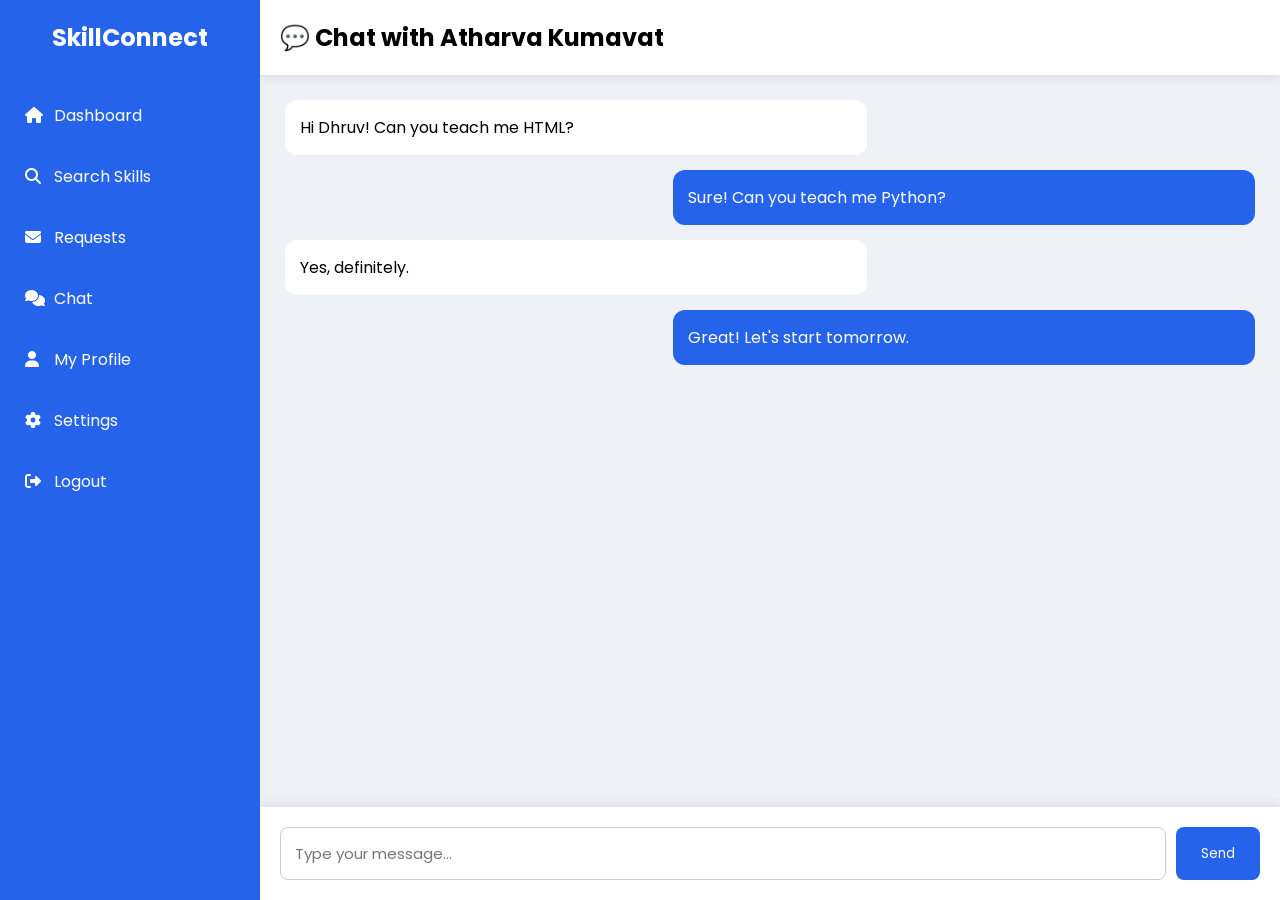
==== chat.html @ b5146040 "updated" ====
<!DOCTYPE html>
<html lang="en">

<head>

<meta charset="UTF-8">
<meta name="viewport" content="width=device-width, initial-scale=1.0">

<title>Chat - SkillConnect</title>

<link rel="preconnect" href="https://fonts.googleapis.com">
<link rel="preconnect" href="https://fonts.gstatic.com" crossorigin>

<link href="https://fonts.googleapis.com/css2?family=Poppins:wght@300;400;500;600;700&display=swap" rel="stylesheet">

<link rel="stylesheet" href="https://cdnjs.cloudflare.com/ajax/libs/font-awesome/6.7.2/css/all.min.css">

<link rel="stylesheet" href="css/chat.css">

</head>

<body>

<div class="sidebar">

<h2>SkillConnect</h2>

<ul>

<li><a href="dashboard.html"><i class="fa-solid fa-house"></i> Dashboard</a></li>

<li><a href="#"><i class="fa-solid fa-magnifying-glass"></i> Search Skills</a></li>

<li><a href="requests.html"><i class="fa-solid fa-envelope"></i> Requests</a></li>

<li><a href="chat.html"><i class="fa-solid fa-comments"></i> Chat</a></li>

<li><a href="profile-dhruv.html"><i class="fa-solid fa-user"></i> My Profile</a></li>

<li><a href="#"><i class="fa-solid fa-gear"></i> Settings</a></li>

<li><a href="index.html"><i class="fa-solid fa-right-from-bracket"></i> Logout</a></li>

</ul>

</div>

<div class="main">

<div class="chat-header">

<h2>💬 Chat with Atharva Kumavat</h2>

</div>

<div class="chat-box">

<div class="message received">

Hi Dhruv! Can you teach me HTML?

</div>

<div class="message sent">

Sure! Can you teach me Python?

</div>

<div class="message received">

Yes, definitely.

</div>

<div class="message sent">

Great! Let's start tomorrow.

</div>

</div>

<div class="chat-input">

<input type="text" placeholder="Type your message...">

<button>Send</button>

</div>

</div>

</body>

</html>
---- css/chat.css ----
*{
    margin:0;
    padding:0;
    box-sizing:border-box;
    font-family:'Poppins',sans-serif;
    }
    
    body{
    display:flex;
    background:#eef2f7;
    }
    
    .sidebar{
    width:260px;
    height:100vh;
    background:#2563eb;
    color:white;
    position:fixed;
    padding-top:20px;
    }
    
    .sidebar h2{
    text-align:center;
    margin-bottom:30px;
    }
    
    .sidebar ul{
    list-style:none;
    }
    
    .sidebar ul li{
    padding:18px 25px;
    transition:.3s;
    }
    
    .sidebar ul li:hover{
    background:#1d4ed8;
    }
    
    .sidebar ul li a{
    color:white;
    text-decoration:none;
    display:block;
    }
    
    .sidebar i{
    width:25px;
    }
    
    .main{
    margin-left:260px;
    width:100%;
    display:flex;
    flex-direction:column;
    height:100vh;
    }
    
    .chat-header{
    background:white;
    padding:20px;
    box-shadow:0 2px 10px rgba(0,0,0,.1);
    }
    
    .chat-box{
    flex:1;
    padding:25px;
    overflow-y:auto;
    }
    
    .message{
    max-width:60%;
    padding:15px;
    border-radius:12px;
    margin-bottom:15px;
    }
    
    .received{
    background:white;
    }
    
    .sent{
    background:#2563eb;
    color:white;
    margin-left:auto;
    }
    
    .chat-input{
    display:flex;
    padding:20px;
    background:white;
    box-shadow:0 -2px 10px rgba(0,0,0,.1);
    }
    
    .chat-input input{
    flex:1;
    padding:14px;
    border:1px solid #ccc;
    border-radius:8px;
    font-size:15px;
    }
    
    .chat-input button{
    margin-left:10px;
    padding:14px 25px;
    background:#2563eb;
    color:white;
    border:none;
    border-radius:8px;
    cursor:pointer;
    }
    
    .chat-input button:hover{
    background:#1d4ed8;
    }
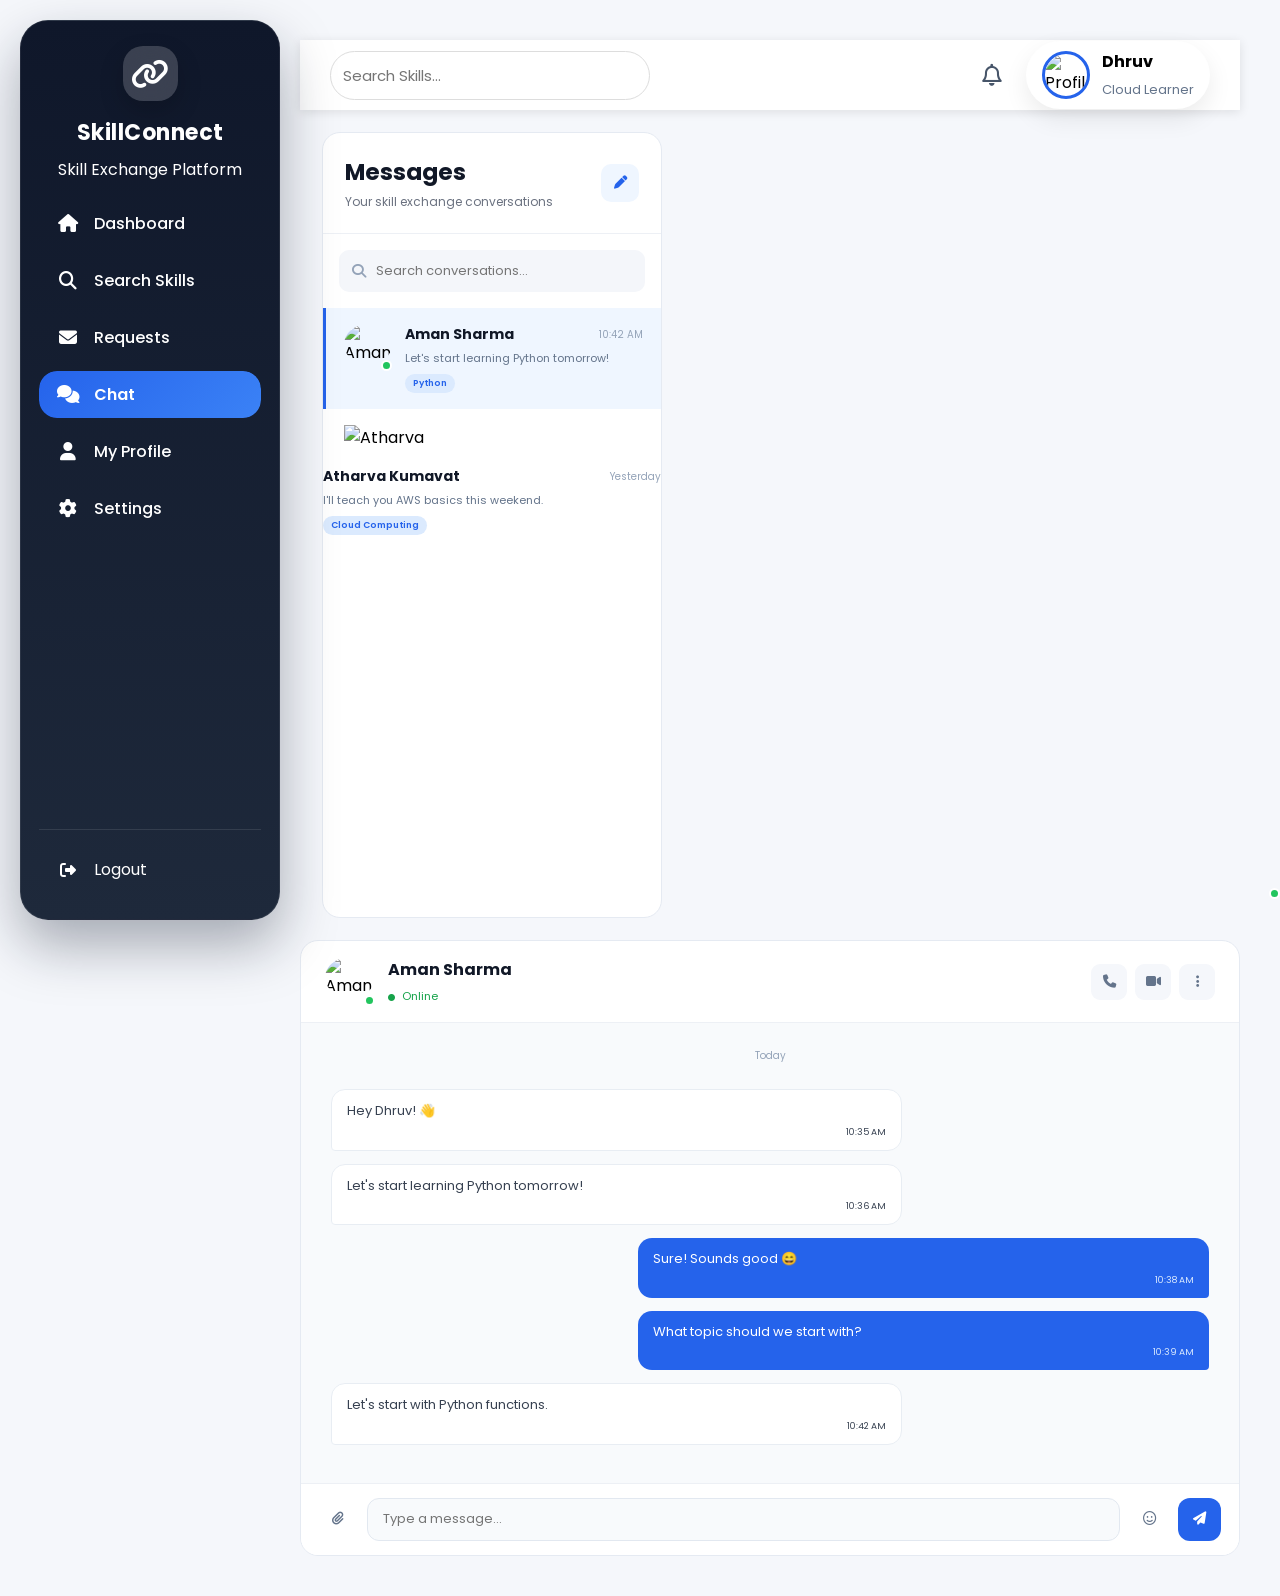
==== commit c9de0dd0: "chatbox updation" ====
--- a/chat.html
+++ b/chat.html
@@ -3,93 +3,632 @@
 
 <head>
 
-<meta charset="UTF-8">
-<meta name="viewport" content="width=device-width, initial-scale=1.0">
-
-<title>Chat - SkillConnect</title>
-
-<link rel="preconnect" href="https://fonts.googleapis.com">
-<link rel="preconnect" href="https://fonts.gstatic.com" crossorigin>
-
-<link href="https://fonts.googleapis.com/css2?family=Poppins:wght@300;400;500;600;700&display=swap" rel="stylesheet">
-
-<link rel="stylesheet" href="https://cdnjs.cloudflare.com/ajax/libs/font-awesome/6.7.2/css/all.min.css">
-
-<link rel="stylesheet" href="css/chat.css">
+    <meta charset="UTF-8">
+    <meta name="viewport" content="width=device-width, initial-scale=1.0">
+
+    <title>Chat - SkillConnect</title>
+
+    <link rel="preconnect" href="https://fonts.googleapis.com">
+    <link rel="preconnect" href="https://fonts.gstatic.com" crossorigin>
+
+    <link href="https://fonts.googleapis.com/css2?family=Poppins:wght@300;400;500;600;700&display=swap"
+        rel="stylesheet">
+
+    <link rel="stylesheet"
+        href="https://cdnjs.cloudflare.com/ajax/libs/font-awesome/6.7.2/css/all.min.css">
+
+    <link rel="stylesheet" href="css/layout.css">
+    <link rel="stylesheet" href="css/chat.css">
 
 </head>
 
+
 <body>
 
+
+<!-- SIDEBAR -->
+
 <div class="sidebar">
 
-<h2>SkillConnect</h2>
-
-<ul>
-
-<li><a href="dashboard.html"><i class="fa-solid fa-house"></i> Dashboard</a></li>
-
-<li><a href="#"><i class="fa-solid fa-magnifying-glass"></i> Search Skills</a></li>
-
-<li><a href="requests.html"><i class="fa-solid fa-envelope"></i> Requests</a></li>
-
-<li><a href="chat.html"><i class="fa-solid fa-comments"></i> Chat</a></li>
-
-<li><a href="profile-dhruv.html"><i class="fa-solid fa-user"></i> My Profile</a></li>
-
-<li><a href="#"><i class="fa-solid fa-gear"></i> Settings</a></li>
-
-<li><a href="index.html"><i class="fa-solid fa-right-from-bracket"></i> Logout</a></li>
-
-</ul>
+    <div class="logo">
+
+        <div class="logo-icon">
+            <i class="fa-solid fa-link"></i>
+        </div>
+
+        <h2>SkillConnect</h2>
+
+        <span>Skill Exchange Platform</span>
+
+    </div>
+
+
+    <ul>
+
+        <li>
+            <a href="dashboard.html">
+                <i class="fa-solid fa-house"></i>
+                Dashboard
+            </a>
+        </li>
+
+
+        <li>
+            <a href="search.html">
+                <i class="fa-solid fa-magnifying-glass"></i>
+                Search Skills
+            </a>
+        </li>
+
+
+        <li>
+            <a href="requests.html">
+                <i class="fa-solid fa-envelope"></i>
+                Requests
+            </a>
+        </li>
+
+
+        <li class="active">
+            <a href="chat.html">
+                <i class="fa-solid fa-comments"></i>
+                Chat
+            </a>
+        </li>
+
+
+        <li>
+            <a href="profile-dhruv.html">
+                <i class="fa-solid fa-user"></i>
+                My Profile
+            </a>
+        </li>
+
+
+        <li>
+            <a href="settings.html">
+                <i class="fa-solid fa-gear"></i>
+                Settings
+            </a>
+        </li>
+
+    </ul>
+
+
+    <div class="sidebar-footer">
+
+        <a href="index.html">
+
+            <i class="fa-solid fa-right-from-bracket"></i>
+
+            Logout
+
+        </a>
+
+    </div>
 
 </div>
 
+
+
+<!-- MAIN -->
+
 <div class="main">
 
-<div class="chat-header">
-
-<h2>💬 Chat with Atharva Kumavat</h2>
+
+    <!-- TOPBAR -->
+
+    <div class="topbar">
+
+        <div class="search">
+
+            <input
+                type="text"
+                placeholder="Search Skills..."
+            >
+
+        </div>
+
+
+        <div class="top-right">
+
+            <i class="fa-regular fa-bell notification"></i>
+
+
+            <div class="user-info">
+
+                <img
+                    src="image/dhruv.png"
+                    alt="Profile"
+                >
+
+                <div>
+
+                    <h4>Dhruv</h4>
+
+                    <span>Cloud Learner</span>
+
+                </div>
+
+            </div>
+
+        </div>
+
+    </div>
+
+
+
+    <!-- CHAT AREA -->
+
+    <div class="chat-page">
+
+
+        <!-- CONVERSATIONS -->
+
+        <div class="conversation-panel">
+
+
+            <div class="conversation-header">
+
+                <div>
+
+                    <h1>Messages</h1>
+
+                    <p>Your skill exchange conversations</p>
+
+                </div>
+
+                <button class="new-chat">
+
+                    <i class="fa-solid fa-pen"></i>
+
+                </button>
+
+            </div>
+
+
+
+            <!-- CHAT SEARCH -->
+
+            <div class="chat-search">
+
+                <i class="fa-solid fa-magnifying-glass"></i>
+
+                <input
+                    type="text"
+                    placeholder="Search conversations..."
+                >
+
+            </div>
+
+
+
+            <!-- AMAN -->
+
+            <div class="conversation active-chat" onclick="openChat('aman')">
+
+                <div class="chat-avatar">
+
+                    <img
+                        src="image/aman.jpg"
+                        alt="Aman"
+                    >
+
+                    <span class="online-dot"></span>
+
+                </div>
+
+
+                <div class="conversation-info">
+
+                    <div class="conversation-name">
+
+                        <h3>Aman Sharma</h3>
+
+                        <span>10:42 AM</span>
+
+                    </div>
+
+                    <p>Let's start learning Python tomorrow!</p>
+
+                    <span class="conversation-skill">
+                        Python
+                    </span>
+
+                </div>
+
+            </div>
+
+
+
+            <!-- ATHARVA -->
+
+                <div class="conversation" onclick="openChat('atharva')"> 
+
+                    <img
+                        src="image/atharva.jpg"
+                        alt="Atharva"
+                    >
+
+                    <span class="online-dot"></span>
+
+                </div>
+
+
+                <div class="conversation-info">
+
+                    <div class="conversation-name">
+
+                        <h3>Atharva Kumavat</h3>
+
+                        <span>Yesterday</span>
+
+                    </div>
+
+                    <p>I'll teach you AWS basics this weekend.</p>
+
+                    <span class="conversation-skill">
+                        Cloud Computing
+                    </span>
+
+                </div>
+
+            </div>
+
+
+        </div>
+
+
+
+        <!-- CHAT WINDOW -->
+
+        <div class="chat-window">
+
+
+            <!-- CHAT HEADER -->
+
+            <div class="chat-user-header">
+
+
+                <div class="chat-user">
+
+                    <div class="chat-avatar large">
+
+                    <img
+                    src="image/aman.jpg"
+                    alt="Aman"
+                >
+
+                        <span class="online-dot"></span>
+
+                    </div>
+
+
+                    <div>
+
+                        <h2 id="chatName">Aman Sharma</h2>
+
+                        <span class="online-text">
+                            <i class="fa-solid fa-circle"></i>
+                            <span id="chatStatus">Online</span>
+                        </span>
+
+                    </div>
+
+                </div>
+
+
+                <div class="chat-actions">
+
+                    <button>
+
+                        <i class="fa-solid fa-phone"></i>
+
+                    </button>
+
+                    <button>
+
+                        <i class="fa-solid fa-video"></i>
+
+                    </button>
+
+                    <button>
+
+                        <i class="fa-solid fa-ellipsis-vertical"></i>
+
+                    </button>
+
+                </div>
+
+            </div>
+
+
+
+            <!-- MESSAGES -->
+
+            <div class="messages" id="messages">
+
+
+                <div class="chat-date">
+
+                    Today
+
+                </div>
+
+
+                <!-- RECEIVED -->
+
+                <div class="message received">
+
+                    <p>
+                        Hey Dhruv! 👋
+                    </p>
+
+                    <span>10:35 AM</span>
+
+                </div>
+
+
+                <div class="message received">
+
+                    <p>
+                        Let's start learning Python tomorrow!
+                    </p>
+
+                    <span>10:36 AM</span>
+
+                </div>
+
+
+                <!-- SENT -->
+
+                <div class="message sent">
+
+                    <p>
+                        Sure! Sounds good 😄
+                    </p>
+
+                    <span>10:38 AM</span>
+
+                </div>
+
+
+                <div class="message sent">
+
+                    <p>
+                        What topic should we start with?
+                    </p>
+
+                    <span>10:39 AM</span>
+
+                </div>
+
+
+                <!-- RECEIVED -->
+
+                <div class="message received">
+
+                    <p>
+                        Let's start with Python functions.
+                    </p>
+
+                    <span>10:42 AM</span>
+
+                </div>
+
+
+            </div>
+
+
+
+            <!-- MESSAGE INPUT -->
+
+            <div class="message-input">
+
+
+                <button class="attachment">
+
+                    <i class="fa-solid fa-paperclip"></i>
+
+                </button>
+
+
+                <input
+                    type="text"
+                    placeholder="Type a message..."
+                >
+
+
+                <button class="emoji">
+
+                    <i class="fa-regular fa-face-smile"></i>
+
+                </button>
+
+
+                <button class="send">
+
+                    <i class="fa-solid fa-paper-plane"></i>
+
+                </button>
+
+
+            </div>
+
+
+        </div>
+
+    </div>
 
 </div>
-
-<div class="chat-box">
-
-<div class="message received">
-
-Hi Dhruv! Can you teach me HTML?
-
-</div>
-
-<div class="message sent">
-
-Sure! Can you teach me Python?
-
-</div>
-
-<div class="message received">
-
-Yes, definitely.
-
-</div>
-
-<div class="message sent">
-
-Great! Let's start tomorrow.
-
-</div>
-
-</div>
-
-<div class="chat-input">
-
-<input type="text" placeholder="Type your message...">
-
-<button>Send</button>
-
-</div>
-
-</div>
+<script>
+
+    function openChat(person) {
+    
+        const chatName = document.getElementById("chatName");
+        const chatImage = document.getElementById("chatImage");
+        const messages = document.getElementById("messages");
+    
+        const conversations = document.querySelectorAll(".conversation");
+    
+        conversations.forEach(function(conversation) {
+            conversation.classList.remove("active-chat");
+        });
+    
+    
+        if (person === "atharva") {
+    
+            chatName.textContent = "Atharva Kumavat";
+    
+            chatImage.src = "image/atharva.jpg";
+            chatImage.alt = "Atharva";
+    
+    
+            messages.innerHTML = `
+    
+                <div class="chat-date">
+                    Today
+                </div>
+    
+                <div class="message received">
+    
+                    <p>
+                        Hey Dhruv! 👋
+                    </p>
+    
+                    <span>9:20 AM</span>
+    
+                </div>
+    
+    
+                <div class="message received">
+    
+                    <p>
+                        I'll teach you AWS basics this weekend.
+                    </p>
+    
+                    <span>9:22 AM</span>
+    
+                </div>
+    
+    
+                <div class="message sent">
+    
+                    <p>
+                        Perfect! I'm really interested in AWS.
+                    </p>
+    
+                    <span>9:25 AM</span>
+    
+                </div>
+    
+    
+                <div class="message sent">
+    
+                    <p>
+                        Should we start with EC2?
+                    </p>
+    
+                    <span>9:27 AM</span>
+    
+                </div>
+    
+    
+                <div class="message received">
+    
+                    <p>
+                        Yes, let's start with EC2 and then move to S3.
+                    </p>
+    
+                    <span>9:30 AM</span>
+    
+                </div>
+    
+            `;
+    
+            conversations[1].classList.add("active-chat");
+    
+        }
+    
+    
+        else if (person === "aman") {
+    
+            chatName.textContent = "Aman Sharma";
+    
+            chatImage.src = "image/aman.jpg";
+            chatImage.alt = "Aman";
+    
+    
+            messages.innerHTML = `
+    
+                <div class="chat-date">
+                    Today
+                </div>
+    
+    
+                <div class="message received">
+    
+                    <p>
+                        Hey Dhruv! 👋
+                    </p>
+    
+                    <span>10:35 AM</span>
+    
+                </div>
+    
+    
+                <div class="message received">
+    
+                    <p>
+                        Let's start learning Python tomorrow!
+                    </p>
+    
+                    <span>10:36 AM</span>
+    
+                </div>
+    
+    
+                <div class="message sent">
+    
+                    <p>
+                        Sure! Sounds good 😄
+                    </p>
+    
+                    <span>10:38 AM</span>
+    
+                </div>
+    
+    
+                <div class="message sent">
+    
+                    <p>
+                        What topic should we start with?
+                    </p>
+    
+                    <span>10:39 AM</span>
+    
+                </div>
+    
+    
+                <div class="message received">
+    
+                    <p>
+                        Let's start with Python functions.
+                    </p>
+    
+                    <span>10:42 AM</span>
+    
+                </div>
+    
+            `;
+    
+            conversations[0].classList.add("active-chat");
+    
+        }
+    
+    }
+    
+    </script>
 
 </body>
 
--- a/css/layout.css
+++ b/css/layout.css
@@ -0,0 +1,326 @@
+/* Sidebar */
+
+.sidebar{
+
+    width:260px;
+    
+    height: 100vh;
+    
+    position:fixed;
+    
+    top:20px;
+    
+    left:20px;
+    
+    background:linear-gradient(180deg,#0f172a,#1e293b);
+    
+    border:1px solid rgba(255,255,255,.08);
+    
+    border-radius:28px;
+    
+    padding:25px 18px;
+    
+    color:white;
+    
+    box-shadow:0 25px 55px rgba(15,23,42,.35);
+    
+    display:flex;
+    
+    flex-direction:column;
+    
+    overflow-y: auto;
+    
+    }
+
+.sidebar h2{
+
+font-size:22px;
+
+font-weight:700;
+
+text-align:center;
+
+margin-bottom:8px;
+
+letter-spacing:.5px;
+
+}
+/* ===========================
+   Logo Section
+=========================== */
+
+.logo{
+
+    text-align:center;
+    
+    margin-bottom:18px;
+    
+    }
+    
+    .logo-icon{
+    
+    width:55px;
+    
+    height:55px;
+    
+    margin:0 auto 15px;
+    
+    border-radius:20px;
+    
+    background:rgba(255,255,255,.18);
+    
+    display:flex;
+    
+    align-items:center;
+    
+    justify-content:center;
+    
+    font-size:30px;
+    
+    backdrop-filter:blur(12px);
+    
+    box-shadow:0 10px 25px rgba(0,0,0,.18);
+    
+    }
+    
+    .logo p{
+    
+    font-size:11px;
+    
+    opacity:.85;
+    
+    margin-top:8px;
+    
+    letter-spacing:.5px;
+    
+    }
+/* ===========================
+   Navigation
+=========================== */
+
+.sidebar ul{
+
+    list-style:none;
+    
+    display:flex;
+    
+    flex-direction:column;
+    
+    gap:10px;
+ 
+   }
+    
+    .sidebar ul li{
+    
+    border-radius:18px;
+    
+    transition:.35s;
+    
+    overflow:hidden;
+    
+    }
+    
+    .sidebar ul li a{
+    
+    display:flex;
+    
+    align-items:center;
+    
+    gap:15px;
+    
+    padding:11px 18px;
+    
+    color:white;
+    
+    text-decoration:none;
+    
+    font-weight:500;
+    
+    transition:.35s;
+    
+    border-radius:18px;
+    
+    }
+    
+    .sidebar ul li a i{
+    
+    font-size:18px;
+    
+    width:22px;
+    
+    text-align:center;
+    
+    }
+    
+    .sidebar ul li:hover a{
+    
+    background:rgba(255,255,255,.18);
+    
+    transform:translateX(8px);
+    
+    }
+    /* Active Menu */
+
+    .sidebar ul li.active a{
+
+        background:linear-gradient(135deg,#2563eb,#3b82f6);
+        
+        color:white;
+        
+        font-weight:600;
+        
+        box-shadow:0 12px 25px rgba(37,99,235,.45);
+        
+        }
+        
+        .sidebar ul li.active a i{
+        
+        color:white;
+        
+        }
+        /* Top Bar */
+
+.topbar{
+    height:70px;
+    background:white;
+    display:flex;
+    justify-content:space-between;
+    align-items:center;
+    padding:0 30px;
+    box-shadow:0 2px 10px rgba(0,0,0,0.1);
+}
+.top-right{
+
+    display:flex;
+    
+    align-items:center;
+    
+    gap:25px;
+    
+    }
+    
+    .notification{
+    
+    font-size:22px;
+    
+    color:#475569;
+    
+    cursor:pointer;
+    
+    transition:.3s;
+    
+    }
+    
+    .notification:hover{
+    
+    color:#2563eb;
+    
+    transform:scale(1.1);
+    
+    }
+    
+    .user-info{
+    
+    display:flex;
+    
+    align-items:center;
+    
+    gap:12px;
+    
+    background:white;
+    
+    padding:8px 16px;
+    
+    border-radius:50px;
+    
+    box-shadow:0 10px 25px rgba(0,0,0,.08);
+    
+    }
+    
+    .user-info img{
+    
+    width:48px;
+    
+    height:48px;
+    
+    border-radius:50%;
+    
+    object-fit:cover;
+    
+    border:3px solid #2563eb;
+    
+    }
+    
+    .user-info h4{
+    
+    font-size:16px;
+    
+    margin-bottom:2px;
+    
+    }
+    
+    .user-info span{
+    
+    font-size:13px;
+    
+    color:#64748b;
+    
+    }
+.search input{
+    padding:12px;
+    width:320px;
+    border-radius:30px;
+    border:1px solid #ddd;
+    outline:none;
+    font-size:15px;
+}
+
+.profile{
+    font-weight:bold;
+}
+/* Main */
+
+.main{
+
+    margin-left:260px;
+    
+    padding:40px;
+
+    width:calc(100% - 260px);
+    
+    }
+
+
+
+/* Content */
+
+.content{
+    padding:30px;
+}
+/* Sidebar Footer */
+
+.sidebar-footer{
+    margin-top:auto;
+    padding-top:15px;
+    border-top:1px solid rgba(255,255,255,0.1);
+}
+
+.sidebar-footer a{
+    display:flex;
+    align-items:center;
+    gap:15px;
+    padding:12px 18px;
+    color:white;
+    text-decoration:none;
+    border-radius:18px;
+    transition:.3s;
+}
+
+.sidebar-footer a:hover{
+    background:rgba(255,255,255,.18);
+}
+
+.sidebar-footer i{
+    width:22px;
+    text-align:center;
+}
--- a/css/chat.css
+++ b/css/chat.css
@@ -1,114 +1,484 @@
-*{
-    margin:0;
-    padding:0;
-    box-sizing:border-box;
-    font-family:'Poppins',sans-serif;
+/* =========================================
+   SKILLCONNECT CHAT PAGE
+========================================= */
+
+* {
+    margin: 0;
+    padding: 0;
+    box-sizing: border-box;
+    font-family: 'Poppins', sans-serif;
+}
+
+body {
+    background: #f5f7fb;
+}
+
+
+/* =========================================
+   MAIN AREA
+========================================= */
+
+.main {
+    margin-left: 260px;
+    width: calc(100% - 260px);
+    min-height: 100vh;
+}
+
+
+/* =========================================
+   CHAT PAGE
+========================================= */
+
+.chat-page {
+    height: calc(100vh - 70px);
+    display: flex;
+    padding: 22px;
+    gap: 20px;
+}
+
+
+/* =========================================
+   CONVERSATION PANEL
+========================================= */
+
+.conversation-panel {
+    width: 340px;
+    background: white;
+    border-radius: 18px;
+    border: 1px solid #e5eaf2;
+    overflow: hidden;
+    display: flex;
+    flex-direction: column;
+}
+
+
+/* HEADER */
+
+.conversation-header {
+    padding: 22px;
+    display: flex;
+    justify-content: space-between;
+    align-items: center;
+    border-bottom: 1px solid #edf0f5;
+}
+
+.conversation-header h1 {
+    font-size: 23px;
+    color: #111827;
+}
+
+.conversation-header p {
+    margin-top: 4px;
+    color: #6b7280;
+    font-size: 12px;
+}
+
+.new-chat {
+    width: 38px;
+    height: 38px;
+    border: none;
+    border-radius: 10px;
+    background: #eff6ff;
+    color: #2563eb;
+    cursor: pointer;
+    transition: 0.3s;
+}
+
+.new-chat:hover {
+    background: #2563eb;
+    color: white;
+    transform: translateY(-2px);
+}
+
+
+/* SEARCH */
+
+.chat-search {
+    margin: 16px;
+    height: 42px;
+    background: #f4f6fa;
+    border-radius: 10px;
+    display: flex;
+    align-items: center;
+    padding: 0 13px;
+}
+
+.chat-search i {
+    color: #94a3b8;
+    font-size: 14px;
+}
+
+.chat-search input {
+    width: 100%;
+    border: none;
+    outline: none;
+    background: transparent;
+    margin-left: 10px;
+    font-size: 13px;
+}
+
+
+/* =========================================
+   CONVERSATIONS
+========================================= */
+
+.conversation {
+    display: flex;
+    gap: 13px;
+    padding: 16px 18px;
+    cursor: pointer;
+    border-left: 3px solid transparent;
+    transition: 0.25s;
+}
+
+.conversation:hover {
+    background: #f8fafc;
+}
+
+.active-chat {
+    background: #eff6ff;
+    border-left-color: #2563eb;
+}
+
+
+/* AVATAR */
+
+.chat-avatar {
+    width: 48px;
+    height: 48px;
+    min-width: 48px;
+    position: relative;
+}
+
+.chat-avatar img {
+    width: 100%;
+    height: 100%;
+    border-radius: 50%;
+    object-fit: cover;
+}
+
+
+/* ONLINE DOT */
+
+.online-dot {
+    position: absolute;
+    width: 11px;
+    height: 11px;
+    background: #22c55e;
+    border: 2px solid white;
+    border-radius: 50%;
+    right: 0;
+    bottom: 1px;
+}
+
+
+/* CONVERSATION INFO */
+
+.conversation-info {
+    min-width: 0;
+    flex: 1;
+}
+
+.conversation-name {
+    display: flex;
+    justify-content: space-between;
+    align-items: center;
+    gap: 8px;
+}
+
+.conversation-name h3 {
+    font-size: 14px;
+    color: #111827;
+    white-space: nowrap;
+    overflow: hidden;
+    text-overflow: ellipsis;
+}
+
+.conversation-name span {
+    color: #94a3b8;
+    font-size: 10px;
+    white-space: nowrap;
+}
+
+.conversation-info p {
+    color: #64748b;
+    font-size: 11px;
+    margin-top: 5px;
+
+    white-space: nowrap;
+    overflow: hidden;
+    text-overflow: ellipsis;
+}
+
+.conversation-skill {
+    display: inline-block;
+    margin-top: 7px;
+    padding: 3px 8px;
+    border-radius: 20px;
+    background: #dbeafe;
+    color: #2563eb;
+    font-size: 9px;
+    font-weight: 600;
+}
+
+
+/* =========================================
+   CHAT WINDOW
+========================================= */
+
+.chat-window {
+    flex: 1;
+    background: white;
+    border-radius: 18px;
+    border: 1px solid #e5eaf2;
+    overflow: hidden;
+
+    display: flex;
+    flex-direction: column;
+}
+
+
+/* CHAT HEADER */
+
+.chat-user-header {
+    height: 82px;
+    padding: 0 24px;
+
+    display: flex;
+    align-items: center;
+    justify-content: space-between;
+
+    border-bottom: 1px solid #edf0f5;
+}
+
+.chat-user {
+    display: flex;
+    align-items: center;
+    gap: 13px;
+}
+
+.chat-avatar.large {
+    width: 50px;
+    height: 50px;
+    min-width: 50px;
+}
+
+.chat-user h2 {
+    font-size: 16px;
+    color: #111827;
+}
+
+.online-text {
+    color: #16a34a;
+    font-size: 11px;
+}
+
+.online-text i {
+    font-size: 7px;
+    margin-right: 4px;
+}
+
+
+/* HEADER BUTTONS */
+
+.chat-actions {
+    display: flex;
+    gap: 8px;
+}
+
+.chat-actions button {
+    width: 36px;
+    height: 36px;
+    border: none;
+    border-radius: 9px;
+    background: #f5f7fb;
+    color: #64748b;
+    cursor: pointer;
+    transition: 0.25s;
+}
+
+.chat-actions button:hover {
+    background: #eff6ff;
+    color: #2563eb;
+}
+
+
+/* =========================================
+   MESSAGES
+========================================= */
+
+.messages {
+    flex: 1;
+    padding: 25px 30px;
+    overflow-y: auto;
+    background: #f8fafc;
+}
+
+
+/* DATE */
+
+.chat-date {
+    text-align: center;
+    color: #94a3b8;
+    font-size: 10px;
+    margin-bottom: 25px;
+}
+
+
+/* MESSAGE */
+
+.message {
+    max-width: 65%;
+    margin-bottom: 13px;
+    padding: 11px 15px;
+    border-radius: 14px;
+    position: relative;
+}
+
+.message p {
+    font-size: 13px;
+    line-height: 1.5;
+}
+
+.message span {
+    display: block;
+    font-size: 9px;
+    margin-top: 5px;
+    text-align: right;
+}
+
+
+/* RECEIVED */
+
+.received {
+    background: white;
+    color: #374151;
+    border: 1px solid #e8edf3;
+    border-bottom-left-radius: 4px;
+}
+
+
+/* SENT */
+
+.sent {
+    background: #2563eb;
+    color: white;
+    margin-left: auto;
+    border-bottom-right-radius: 4px;
+}
+
+.sent span {
+    color: #dbeafe;
+}
+
+
+/* =========================================
+   MESSAGE INPUT
+========================================= */
+
+.message-input {
+    min-height: 70px;
+    padding: 14px 18px;
+
+    display: flex;
+    align-items: center;
+    gap: 10px;
+
+    background: white;
+    border-top: 1px solid #edf0f5;
+}
+
+.message-input input {
+    flex: 1;
+    height: 43px;
+
+    border: 1px solid #e2e8f0;
+    border-radius: 12px;
+
+    padding: 0 15px;
+
+    outline: none;
+
+    font-size: 13px;
+
+    background: #f8fafc;
+
+    transition: 0.25s;
+}
+
+.message-input input:focus {
+    border-color: #2563eb;
+    background: white;
+}
+
+.message-input button {
+    border: none;
+    cursor: pointer;
+    transition: 0.25s;
+}
+
+.attachment,
+.emoji {
+    width: 38px;
+    height: 38px;
+
+    background: transparent;
+    color: #64748b;
+
+    border-radius: 9px;
+}
+
+.attachment:hover,
+.emoji:hover {
+    background: #eff6ff;
+    color: #2563eb;
+}
+
+.send {
+    width: 43px;
+    height: 43px;
+
+    background: #2563eb;
+    color: white;
+
+    border-radius: 12px;
+}
+
+.send:hover {
+    background: #1d4ed8;
+    transform: translateY(-2px);
+}
+
+
+/* =========================================
+   RESPONSIVE
+========================================= */
+
+@media (max-width: 900px) {
+
+    .conversation-panel {
+        width: 290px;
     }
-    
-    body{
-    display:flex;
-    background:#eef2f7;
+
+}
+
+@media (max-width: 700px) {
+
+    .main {
+        margin-left: 0;
+        width: 100%;
     }
-    
-    .sidebar{
-    width:260px;
-    height:100vh;
-    background:#2563eb;
-    color:white;
-    position:fixed;
-    padding-top:20px;
+
+    .conversation-panel {
+        width: 100%;
     }
-    
-    .sidebar h2{
-    text-align:center;
-    margin-bottom:30px;
+
+    .chat-window {
+        display: none;
     }
-    
-    .sidebar ul{
-    list-style:none;
+
+    .chat-page {
+        padding: 15px;
     }
-    
-    .sidebar ul li{
-    padding:18px 25px;
-    transition:.3s;
-    }
-    
-    .sidebar ul li:hover{
-    background:#1d4ed8;
-    }
-    
-    .sidebar ul li a{
-    color:white;
-    text-decoration:none;
-    display:block;
-    }
-    
-    .sidebar i{
-    width:25px;
-    }
-    
-    .main{
-    margin-left:260px;
-    width:100%;
-    display:flex;
-    flex-direction:column;
-    height:100vh;
-    }
-    
-    .chat-header{
-    background:white;
-    padding:20px;
-    box-shadow:0 2px 10px rgba(0,0,0,.1);
-    }
-    
-    .chat-box{
-    flex:1;
-    padding:25px;
-    overflow-y:auto;
-    }
-    
-    .message{
-    max-width:60%;
-    padding:15px;
-    border-radius:12px;
-    margin-bottom:15px;
-    }
-    
-    .received{
-    background:white;
-    }
-    
-    .sent{
-    background:#2563eb;
-    color:white;
-    margin-left:auto;
-    }
-    
-    .chat-input{
-    display:flex;
-    padding:20px;
-    background:white;
-    box-shadow:0 -2px 10px rgba(0,0,0,.1);
-    }
-    
-    .chat-input input{
-    flex:1;
-    padding:14px;
-    border:1px solid #ccc;
-    border-radius:8px;
-    font-size:15px;
-    }
-    
-    .chat-input button{
-    margin-left:10px;
-    padding:14px 25px;
-    background:#2563eb;
-    color:white;
-    border:none;
-    border-radius:8px;
-    cursor:pointer;
-    }
-    
-    .chat-input button:hover{
-    background:#1d4ed8;
-    }+
+}
